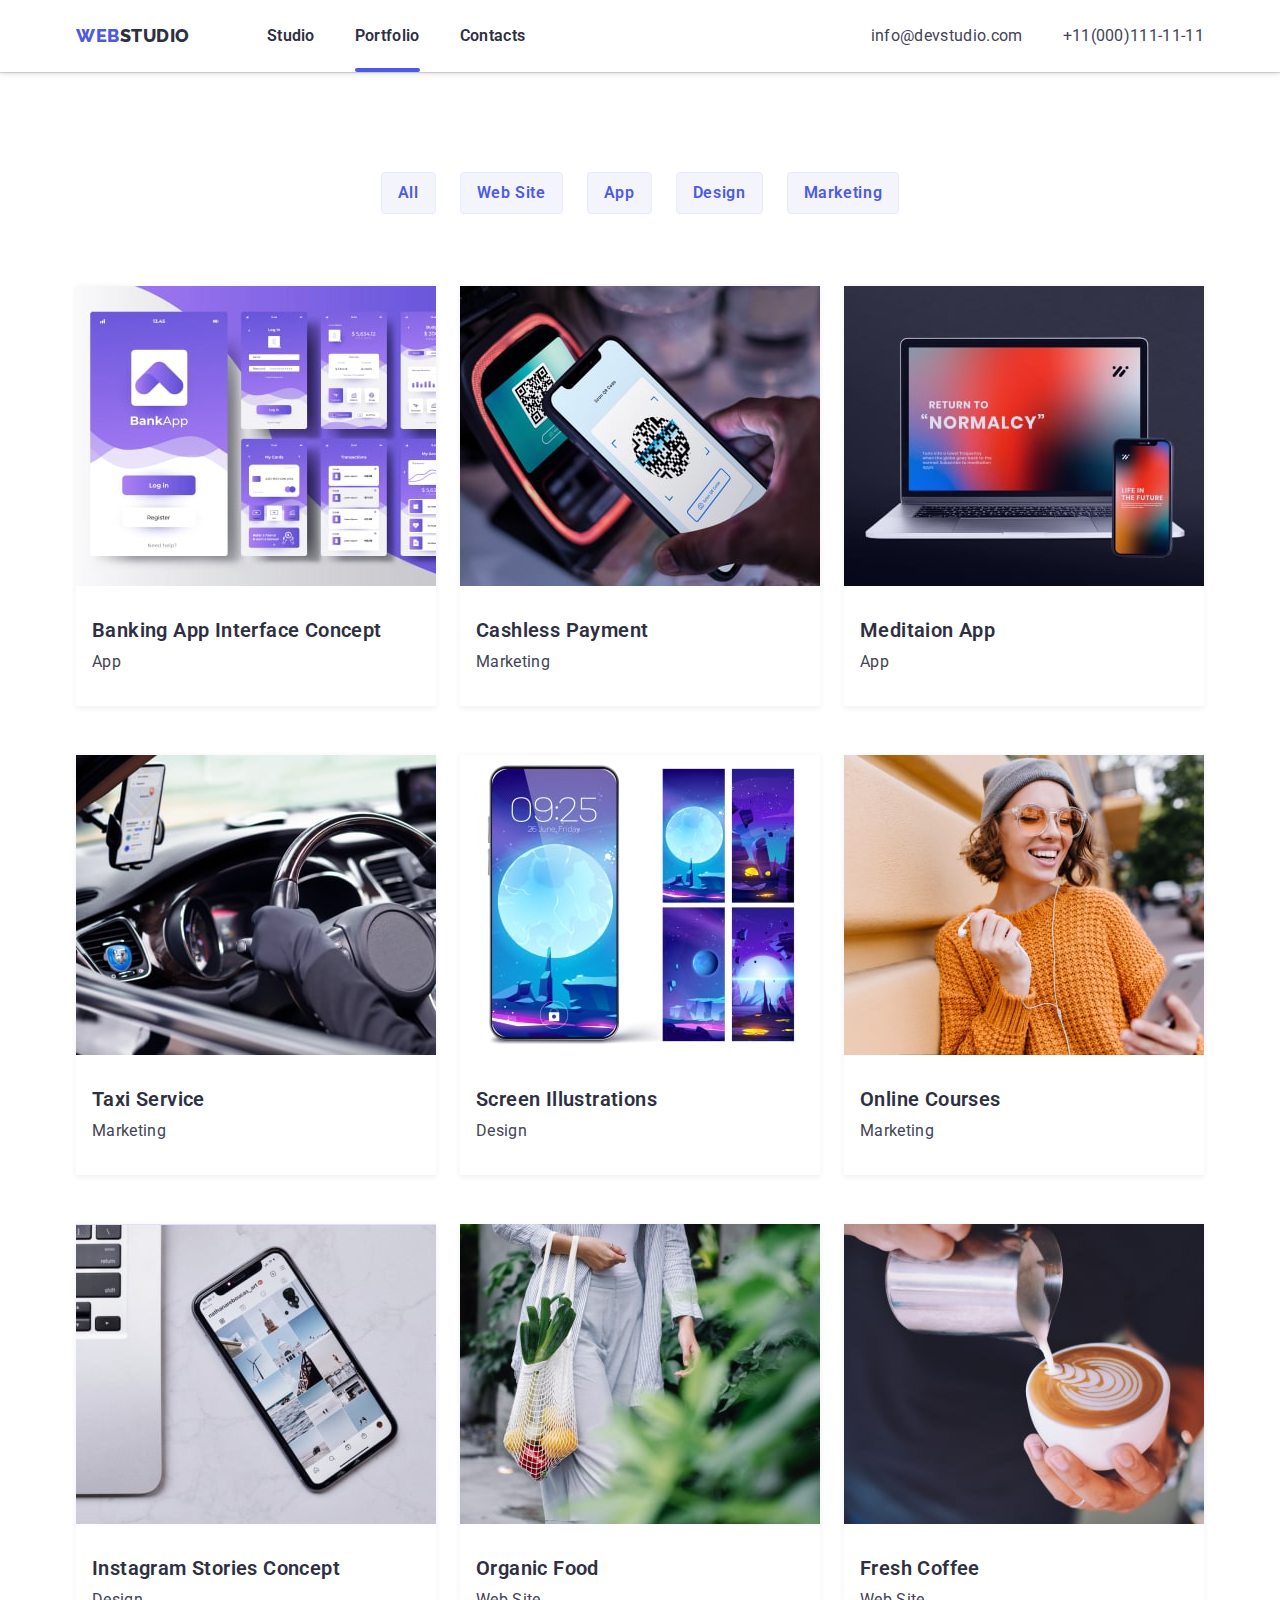
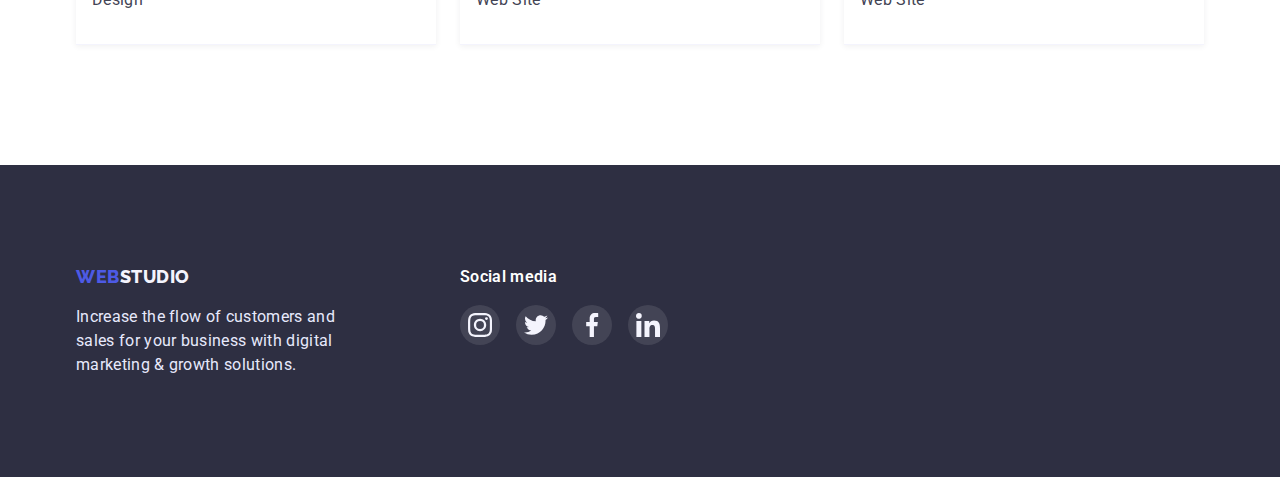
==== portfolio.html @ a02d3964 "HW6" ====
<!DOCTYPE html>
<html lang="en">
<head>
  <meta charset="UTF-8">
  <meta http-equiv="X-UA-Compatible" content="IE=edge">
  <meta name="viewport" content="width=device-width, initial-scale=1.0">
  <title>Portfolio</title>

  <link rel="stylesheet" href="https://cdnjs.cloudflare.com/ajax/libs/modern-normalize/1.1.0/modern-normalize.min.css">
  <link rel="stylesheet" href="./css/style.css">
  
  <link rel="preconnect" href="https://fonts.googleapis.com">
  <link rel="preconnect" href="https://fonts.gstatic.com" crossorigin>
  <link href="https://fonts.googleapis.com/css2?family=Raleway:wght@800&family=Roboto:wght@400;500,700,900&display=swap" rel="stylesheet">
</head>
<body>
 
  <header class="header">
    <div class="container main-nav">
      <nav class="logo_nav">
        <a class="logo-top logo" href="./index.html">
          <span class="logo-span">WEB</span>STUDIO
        </a>
        <ul class="header-list">
          <li><a class="header-link" href="./index.html">Studio</a></li>
          <li><a class="header-link active" href="./portfolio.html">Portfolio</a></li>
          <li><a class="header-link" href="">Contacts</a></li>
        </ul>
      </nav>
      <ul class="header-adress">
        <li><a class="header-adress-link text" href="mailto:info@devstudio.com">info@devstudio.com</a></li>
        <li><a class="header-adress-link text" href="tel:+11(000)111-11-11">+11(000)111-11-11</a></li>
      </ul>
    </div>
  </header>

  <main>
    <section class="portfolio">
      <div class="container">
        <h1 class="portfolio-title visually-hidden">Portfolio</h1>
        <ul class="filter-list">
          <li><button class="filter-btn btn" type="button">All</button></li>
          <li><button class="filter-btn btn" type="button">Web Site</button></li>
          <li><button class="filter-btn btn" type="button">App</button></li>
          <li><button class="filter-btn btn" type="button">Design</button></li>
          <li><button class="filter-btn btn" type="button">Marketing</button></li>
        </ul>

        <ul class="design-flex">
          <li class="design-card">
            <div class="design-card-over">
              <img class="design-card-image" src="./image/port-img-1.jpg" width="360" height="300" alt="Screenshots app">
              <div class="overlay">
                <p class="design-card-hover text">14 Stylish and User-Friendly App Design Concepts · Task Manager App · Calorie Tracker App · Exotic Fruit Ecommerce App · Cloud Storage App</p>
              </div>
            </div>
            <div class="design-card-cont">
              <h2 class="design-card-title title-min">Banking App Interface Concept</h2>
              <p class="design-card-text text">App</p>
            </div>
          </li>
          <li class="design-card">
            <div class="design-card-over">
              <img class="design-card-image" src="./image/port-img-2.jpg" width="360" height="300" alt="Phone payment">
              <div class="overlay">
                <p class="design-card-hover text">14 Stylish and User-Friendly App Design Concepts · Task Manager App · Calorie Tracker App · Exotic Fruit Ecommerce App · Cloud Storage App</p>
              </div>
            </div>
            <div class="design-card-cont">
              <h2 class="design-card-title title-min">Cashless Payment</h2>
              <p class="design-card-text text">Marketing</p>
            </div>
          </li>
          <li class="design-card">
            <div class="design-card-over">
              <img class="design-card-image" src="./image/port-img-3.jpg" width="360" height="300" alt="Notebook and phone">
              <div class="overlay">
                <p class="design-card-hover text">14 Stylish and User-Friendly App Design Concepts · Task Manager App · Calorie Tracker App · Exotic Fruit Ecommerce App · Cloud Storage App</p>
              </div>
            </div>
            <div class="design-card-cont">
              <h2 class="design-card-title title-min">Meditaion App</h2>
              <p class="design-card-text text">App</p>
            </div>
          </li>
          <li class="design-card">
            <div class="design-card-over">
              <img class="design-card-image" src="./image/port-img-4.jpg" width="360" height="300" alt="Car interior">
              <div class="overlay">
                <p class="design-card-hover text">14 Stylish and User-Friendly App Design Concepts · Task Manager App · Calorie Tracker App · Exotic Fruit Ecommerce App · Cloud Storage App</p>
              </div>
            </div>
            <div class="design-card-cont">
              <h2 class="design-card-title title-min">Taxi Service</h2>
              <p class="design-card-text text">Marketing</p>
            </div>
          </li>
          <li class="design-card">
            <div class="design-card-over">
              <img class="design-card-image" src="./image/port-img-5.jpg" width="360" height="300" alt="Screen image">
              <div class="overlay">
                <p class="design-card-hover text">14 Stylish and User-Friendly App Design Concepts · Task Manager App · Calorie Tracker App · Exotic Fruit Ecommerce App · Cloud Storage App</p>
              </div>
            </div>
            <div class="design-card-cont">
              <h2 class="design-card-title title-min">Screen Illustrations</h2>
              <p class="design-card-text text">Design</p>
            </div>
          </li>
          <li class="design-card">
            <div class="design-card-over">
              <img class="design-card-image" src="./image/port-img-6.jpg" width="360" height="300" alt="Girl">
              <div class="overlay">
                <p class="design-card-hover text">14 Stylish and User-Friendly App Design Concepts · Task Manager App · Calorie Tracker App · Exotic Fruit Ecommerce App · Cloud Storage App</p>
              </div>
            </div>
            <div class="design-card-cont">
              <h2 class="design-card-title title-min">Online Courses</h2>
              <p class="design-card-text text">Marketing</p>
            </div>
          </li>
          <li class="design-card">
            <div class="design-card-over">
              <img class="design-card-image" src="./image/port-img-7.jpg" width="360" height="300" alt="Smartphone">
              <div class="overlay">
                <p class="design-card-hover text">14 Stylish and User-Friendly App Design Concepts · Task Manager App · Calorie Tracker App · Exotic Fruit Ecommerce App · Cloud Storage App</p>
              </div>
            </div>
            <div class="design-card-cont">
              <h2 class="design-card-title title-min">Instagram Stories Concept</h2>
              <p class="design-card-text text">Design</p>
            </div>
          </li>
          <li class="design-card">
            <div class="design-card-over">
              <img class="design-card-image" src="./image/port-img-8.jpg" width="360" height="300" alt="Food">
              <div class="overlay">
                <p class="design-card-hover text">14 Stylish and User-Friendly App Design Concepts · Task Manager App · Calorie Tracker App · Exotic Fruit Ecommerce App · Cloud Storage App</p>
              </div>
            </div>
            <div class="design-card-cont">
              <h2 class="design-card-title title-min">Organic Food</h2>
              <p class="design-card-text text">Web Site</p>
            </div>
          </li>
          <li class="design-card">
            <div class="design-card-over">
            <img class="design-card-image" src="./image/port-img-9.jpg" width="360" height="300" alt="Coffee">
              <div class="overlay">
                <p class="design-card-hover text">14 Stylish and User-Friendly App Design Concepts · Task Manager App · Calorie Tracker App · Exotic Fruit Ecommerce App · Cloud Storage App</p>
              </div>
            </div>
            <div class="design-card-cont">
              <h2 class="design-card-title title-min">Fresh Coffee</h2>
              <p class="design-card-text text">Web Site</p>
            </div>
          </li>
        </ul>
      </div>
    </section>
  </main>

  <footer class="footer">
    <div class="container">
      <div class="logo-bottom-cont">
        <a class="logo-bottom logo" href="./index.html">
          <span class="logo-span">WEB</span>STUDIO
        </a>
        <p class="footer-text text">
          Increase the flow of customers and sales for your business with digital marketing
          & growth solutions.
        </p>
      </div>
      <div class="social">
        <h2 class="social-title title-min">Social media</h2>
        <ul class="social-card-soc card-soc">
          <li class="social-card-soc-item soc-item">
            <a class="social-card-soc-link soc-link" href="https://www.instagram.com/" target="_blank"
              rel="noreferrer noopener">
              <svg class="social-card-soc-svg">
                <use href="./image/icon.svg#icon-instagram"></use>
              </svg>
            </a>
          </li>
          <li class="social-card-soc-item soc-item">
            <a class="social-card-soc-link soc-link" href="https://twitter.com/" target="_blank"
              rel="noreferrer noopener">
              <svg class="social-card-soc-svg">
                <use href="./image/icon.svg#icon-twitter"></use>
              </svg>
            </a>
          </li>
          <li class="social-card-soc-item soc-item">
            <a class="social-card-soc-link soc-link" href="https://www.facebook.com/" target="_blank"
              rel="noreferrer noopener">
              <svg class="social-card-soc-svg">
                <use href="./image/icon.svg#icon-facebook"></use>
              </svg>
            </a>
          </li>
          <li class="social-card-soc-item soc-item">
            <a class="social-card-soc-link soc-link" href="https://linkedin.com/" target="_blank"
              rel="noreferrer noopener">
              <svg class="social-card-soc-svg">
                <use href="./image/icon.svg#icon-linkedin"></use>
              </svg>
            </a>
          </li>
        </ul>
      </div>
    </div>
  </footer>




  
</body>
</html>
---- css/style.css ----
/* __________  GENERAL _________ */
:root {
  --color-primary-brand: #4D5AE5;
  --color-dark: #2E2F42;
  --color-succes: #31D0AA;
  --color-text: #434455;
  --color-subtle-text: #8E8F99;
  --color-accent: #E7E9FC;
  --color-light: #F4F4FD;

  --font-main: "Roboto", sans-serif;
  --font-secondary: "Raleway", sans-serif;

  --anim-card: 500ms ease;
  --anim-modal: 300ms cubic-bezier(.47, .25, .79, .43);
}

body {
  font-family: var(--font-main);
  color: var(--color-text);
  margin: auto
}

section {
  padding-top: 120px;
  padding-bottom: 120px;
}


.visually-hidden {
  position: absolute;
  width: 1px;
  height: 1px;
  margin: -1px;
  border: 0;
  padding: 0;
  white-space: nowrap;
  clip-path: inset(100%);
  clip: rect(0 0 0 0);
  overflow: hidden;
}

ul {
  list-style: none;
  padding: 0;
  margin: 0;
}

a, button {
  text-decoration: none;
  cursor: pointer;
}


.logo {
  font-family: var(--font-secondary);
  font-weight: 800;
  font-size: 18px;
  line-height: 1.33;
  letter-spacing: 0.03em;
  text-transform: uppercase;
  color: var(--color-dark);
}

.title {
  font-weight: 600;
  font-size: 36px;
  line-height: calc(40 / 36);
  letter-spacing: 0.02em;
  text-align: center;
  text-transform: capitalize;
}

.title-min {
  font-weight: 600;
  font-size: 20px;
  line-height: 1.2;
  letter-spacing: 0.02em;
  margin-top: 0;
  margin-bottom: 8px;
}

.text {
  font-weight: 400;
  font-size: 16px;
  line-height: 1.5;
  letter-spacing: 0.02em;
  margin-top: 0;
  margin-bottom: 0;
}

.btn {
  font-weight: 600;
  font-size: 16px;
  line-height: 1.5;
  letter-spacing: 0.04em;
  border-radius: 4px;
}

.container {
  margin-left: auto;
  margin-right: auto;
  width: 1152px;
  padding-left: 12px;
  padding-right: 12px;
  /* outline: 2px solid black; */              /* для контролю за контейнером */
}

.card-soc {
  display: flex;
  align-items: center;
  justify-content: space-between;
}

.soc-item {
  width: 40px;
  height: 40px;
  border-radius: 50%;
}

.soc-link {
  width: 100%;
  height: 100%;
  display: flex;
  align-items: center;
  justify-content: center;
  border-radius: 50%;
  color: var(--color-light);
}



/* _____________ HEADER ____________ */

header {
  box-shadow: 0px 2px 5px rgba(46, 47, 66, 0.08), 0px 1px 1px rgba(46, 47, 66, 0.16), 0px 1px 6px rgba(46, 47, 66, 0.08);
  position: relative
}

.main-nav {
  display: flex;
  align-items: center;
  }

.logo_nav {
  display: flex;
  align-items: center;
}

.logo-top {
color: var(--color-dark);
margin-right: 77px;
}

.logo-span {
  color: var(--color-primary-brand);
}

.header-list {
  display: flex;
}

/* відстань для навігації (по лекції Репети) */

.header-list li:not(:last-child) {
  margin-right: 40px;
}


.header-link {
  font-weight: 600;
  font-size: 16px;
  line-height: calc(24 / 16);
  letter-spacing: 0.02em;
  color: var(--color-dark);
  display: block;
  padding: 24px 0; /* падінг для ефекту ховера покругу (по лекції Владислава Бондара) */

  transition-property: color;
  transition-duration: 250ms;
  transition-timing-function: cubic-bezier(0.4, 0, 0.2, 1);
}

.header-link:hover, 
.header-link:focus {
  color: var(--color-text);
}
.header-link:active {
  color: var(--color-primary-brand);
}

.header-link.active {
  position: relative;
}

.header-link.active::after {
  content: "";
  display: block;
  width: 100%;
  height: 4px;
  background-color: var(--color-primary-brand);
  border-radius: 2px;

  position: absolute;
  bottom: 0;
 /*  opacity: 0 */
}

/* .header-link.active:active::after {
  opacity: 1;
} */

.header-adress {
  display: flex;
  margin-left: auto;
}

.header-adress-link {
  color: var(--color-text);

  transition-property: color;
  transition-duration: 250ms;
  transition-timing-function: cubic-bezier(0.4, 0, 0.2, 1);
}
.header-adress li:not(:first-child) {
  margin-left: 40px;
}

.header-adress-link:hover, 
.header-adress-link:focus {
  color: var(--color-primary-brand);
}


/* ________ SECTION HERO ___________ */
.hero {
  background-image: linear-gradient(rgba(46, 47, 66, 0.7), rgba(46, 47, 66, 0.7)), url("../image/hero-bg.jpg");
  background-position: center;
  background-size: 1440px;
  background-repeat: no-repeat;
  
  text-align: center;
  padding-top: 190px;
  padding-bottom: 190px;
}

.hero-main {
  margin: 0 auto;
  font-weight: 600;
  font-size: 56px;
  line-height: 1.07;
  letter-spacing: 0.02em;
  color: #FFFFFF;
  margin-bottom: 48px;
}

.hero-btn {
  min-width: 170px;
  padding: 16px 32px;
  line-height: calc(19 / 16);
  color: #FFFFFF;
  background-color: var(--color-primary-brand);
  box-shadow: 0px 4px 4px rgba(0, 0, 0, 0.15);

  transition-property: box-shadow;
  transition-duration: 250ms;
  transition-timing-function: cubic-bezier(0.4, 0, 0.2, 1);
}

.hero-btn:hover, 
.hero-btn:focus {
  box-shadow: 0px 1px 6px rgba(46, 47, 66, 0.08), 0px 1px 1px rgba(46, 47, 66, 0.16), 0px 2px 1px rgba(46, 47, 66, 0.08);
}

.hero-btn:active {
  background-color: #404BBF;
  box-shadow: 0px 4px 4px rgba(0, 0, 0, 0.15);
}


/* __________ SECTION ADVANTAGE ___________ */

.advantage {
}

.advantage-title {
}

.advantage-list {
  display: flex;
}

.advantage-link {
  width: 264px;
  margin-right: 24px;
}

.advantage-link:last-child {
  margin-right: 0px;
}

.advantage-link-img {
  width: 264px;
  height: 112px;
  margin-bottom: 8px;
  background: #F4F4FD;
  border-radius: 4px;
  display: flex;
  align-items: center;
  justify-content: center;
}

.advantage-svg {
  width: 64px;
  height: 64px;
}

.advantage-link-title {
  color: var(--color-dark);
}

.advantage-link-text {
}


/* _________ SECTION CREATE _________ */

.create {
  padding-top: 0;
}

.create-title {
  color: var(--color-dark);
  margin-top: 0;
  margin-bottom: 72px;
}

.create-list {
  display: flex;
}

.create-list li {
  margin-right: 24px;
}

.create-list li:last-child {
  margin-right: 0;
}

.create-img {
  display: block;
}


/* ___________ SECTION PERSONAL ________ */

.personal {
  background-color: var(--color-light);
}

.personal-title {
  color: var(--color-dark);
  margin-bottom: 72px;
}

.personal-list {
  display: flex;
}

.personal-card {
  width: 264px;
  margin-right: 24px;

  background: #FFFFFF;
  box-shadow: 0px 1px 6px rgba(46, 47, 66, 0.08), 0px 1px 1px rgba(46, 47, 66, 0.16), 0px 2px 1px rgba(46, 47, 66, 0.08);
  border-radius: 0px 0px 4px 4px;
}

.personal-card:last-child {
  margin-right: 0;
}

.personal-cont {
  padding-top: 32px;
  padding-bottom: 32px;
}

.personal-card-image {}

.personal-card-title {
  text-align: center;
  color: var(--color-dark);
}

.personal-card-text {
  text-align: center;
}


.personal-card-soc {
  margin: 8px 18px 0;
}

.personal-card-soc-item {
}


.personal-card-soc-link {
  background-color: var(--color-primary-brand);

  transition-property: background-color;
  transition-duration: 250ms;
  transition-timing-function: cubic-bezier(0.4, 0, 0.2, 1);
}

.personal-card-soc-link:hover {
  background-color: #404BBF
}

.personal-card-soc-svg{
  width: 16px;
  height: 16px;
  fill: currentColor;
}







/* ____________________ Section Customers ________________ */

.customers {}

.customers-title {
  color: var(--color-dark);
  margin-bottom: 72px;
}

.customers-list {
  display: flex;
  align-items: center;
  justify-content: space-between;
}

.customers-item {
  width: 168px;
  height: 88px;
}

.customers-link {
  display: flex;
  align-items: center;
  justify-content: center;
  width: 100%;
  height: 100%;
  border: 1px solid var(--color-subtle-text);
  border-radius: 4px;
  color: var(--color-subtle-text);

  transition-property: border-color;
  transition-duration: 250ms;
  transition-timing-function: cubic-bezier(0.4, 0, 0.2, 1);
}

.customers-link:hover,
.customers-link:focus,
.customers-link:hover .customers-link-svg,
.customers-link:focus .customers-link-svg{
  border-color: var(--color-primary-brand);
  fill: var(--color-primary-brand);
}



.customers-link-svg {
  width: 104px;
  height: 56px;

  fill: currentColor;

  transition-property: fill;
  transition-duration: 250ms;
  transition-timing-function: cubic-bezier(0.4, 0, 0.2, 1);
}






/* _________ FOOTER ________ */

.footer .container {
  display: flex;
}

.footer {
  background-color: var(--color-dark);
  padding-top: 100px;
  padding-bottom: 100px;
}

.logo-bottom {
  color: var(--color-light);
}

.footer-text {
  width: 264px;
  margin-top: 16px;
  color: var(--color-accent);
}


.social {
  width: 208px;
  height: 80px;
  margin-left: 120px;
}

.social-title {
  font-size: 16px;
  color: #FFFFFF;
  line-height: 1.5;
  margin-bottom: 16px;
}

.social-card-soc {
}



.social-card-soc-link {
  background-color: rgba(255, 255, 255, 0.1);

  transition-property: background-color;
  transition-duration: 250ms;
  transition-timing-function: cubic-bezier(0.4, 0, 0.2, 1);
}

.social-card-soc-link:hover,
.social-card-soc-link:focus {
  background-color: #31D0AA;
}

.social-card-soc-svg {
  width: 24px;
  height: 24px;
  fill: currentColor;

}





/* ___________ HTML PORTFOLIO _________ */

.portfolio {
  padding-top: 100px;
  
}

.portfolio-title {}

.filter-list {
 display: flex;
 justify-content: center;
 margin-bottom: 72px;
}

.filter-list li {
  margin-right: 24px;
}

.filter-list li:last-child {
  margin-right: 0;
}

.filter-btn {
  padding: 8px 16px;
  color: var(--color-primary-brand);
  background-color: var(--color-light);
  border: 1px solid var(--color-accent);

  transition-property: color, background-color, box-shadow;
  transition-duration: 250ms;
  transition-timing-function: cubic-bezier(0.4, 0, 0.2, 1);
}

.filter-btn:hover, 
.filter-btn:focus {
  color: #FFFFFF;
  background-color: var(--color-primary-brand);
  box-shadow: 0px 3px 1px rgba(0, 0, 0, 0.1), 0px 2px 1px rgba(0, 0, 0, 0.08), 0px 2px 2px rgba(0, 0, 0, 0.12);
}

.design-flex {
  display: flex;
  flex-wrap: wrap;
  margin: -24px -12px;
}

.design-card {
  width: 360px;

  margin: 24px 12px;

  background: #FFFFFF;
  border-bottom: 0.5px solid #F4F4FD;
  box-shadow: 0px 1px 6px rgba(46, 47, 66, 0.08);

  position: relative;

  transition-property: box-shadow;
  transition-duration: 250ms;
  transition-timing-function: cubic-bezier(0.4, 0, 0.2, 1);
}

.design-card:hover {
  box-shadow: 0px 1px 6px rgba(46, 47, 66, 0.08), 0px 1px 1px rgba(46, 47, 66, 0.16), 0px 2px 1px rgba(46, 47, 66, 0.08);
}

.design-card-image {
  display: block;
}

.design-card-cont {
  padding: 32px 16px;
}

.design-card-title {
  color: var(--color-dark);
}

.design-card-text {}

.design-card-over {
  position: relative;
  overflow: hidden;
}


.overlay {
  position: absolute;
  top: 0;
  left: 0;

  transform: translateY(100%);
  transition: transform var(--anim-card);

  padding: 40px 32px;

  width: 360px;
  height: 300px;
  
  background-color: var(--color-primary-brand);
  background-blend-mode: soft-light;
  mix-blend-mode: normal;

}

.design-card-hover {
  color: #FFFFFF;
}

.design-card:hover .overlay {
  transform: translateY(0);
}


/* ________ MODAL ___________ */

.backdrop {
  position: fixed;
  top: 0;
  left: 0;
  z-index: 100;
  width: 100%;
  height: 100%;

  background-color: rgba(46, 47, 66, 0.4);
  backdrop-filter: blur(1px);

  transition: visibility var(--anim-modal), opacity var(--anim-modal);
}

.backdrop.is-hidden {
  visibility: hidden;
  opacity: 0;
  pointer-events: none;
}

.modal {
  position: absolute;
  top: 50%;
  left: 50%;
  transform: translate(-50%, -50%);

  width: 400px;
  min-height: 570px;    

  background-color: var(--color-light);
  box-shadow: 0px 1px 1px rgba(0, 0, 0, 0.14), 0px 1px 3px rgba(0, 0, 0, 0.12), 0px 2px 1px rgba(0, 0, 0, 0.2);
  border-radius: 4px;

}

.modal-btn {
  width: 24px;
  height: 24px;

  display: flex;
  justify-content: center;
  align-items: center;

  background: #E7E9FC;
  border: 1px solid rgba(0, 0, 0, 0.1);
  border-radius: 50%;

  cursor: pointer;

  position: absolute;
  top: 24px;
  right: 24px;
}

.modal-icon {}
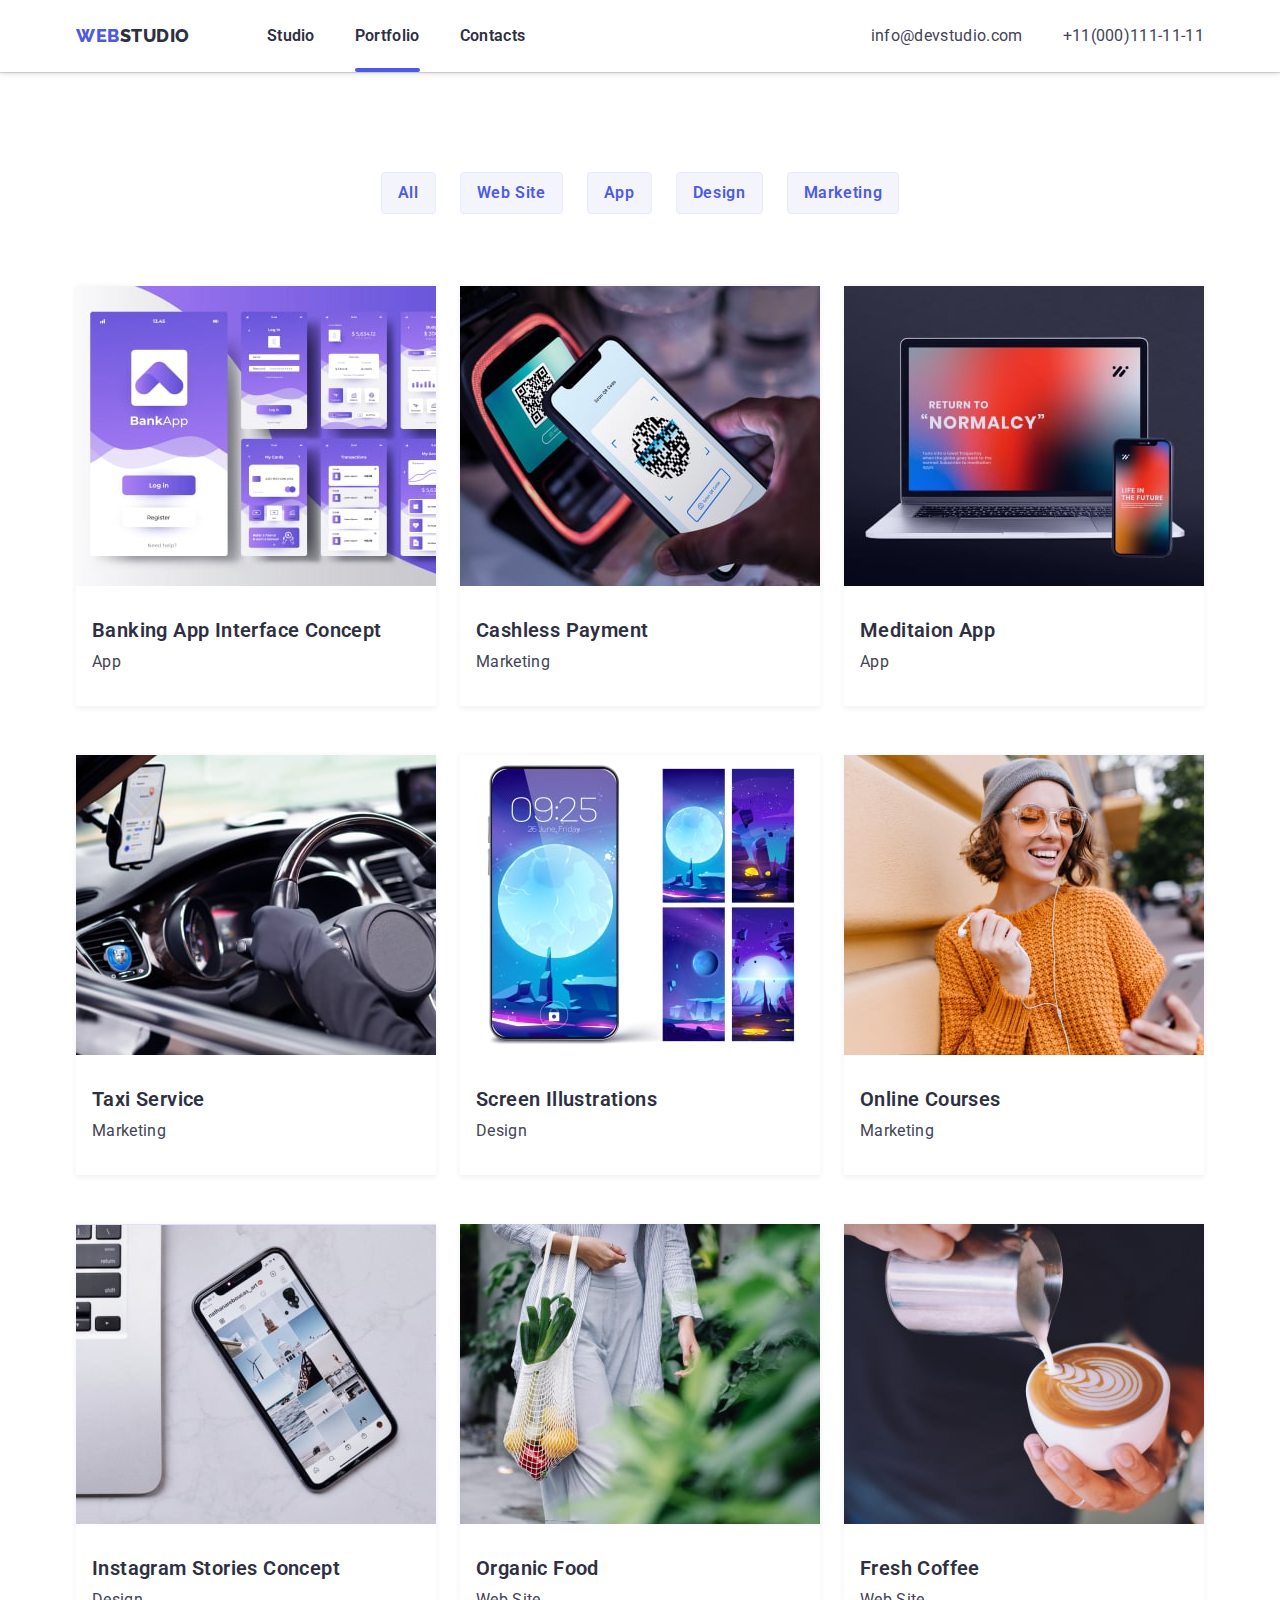
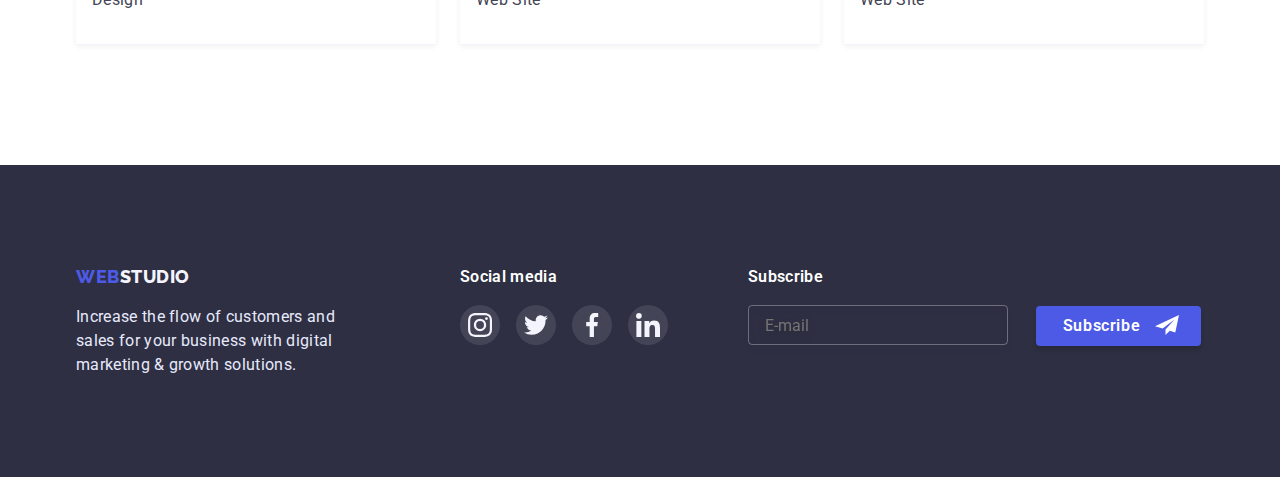
==== commit 7188bb73: "HW6 v1" ====
--- a/portfolio.html
+++ b/portfolio.html
@@ -208,6 +208,14 @@
           </li>
         </ul>
       </div>
+      <div class="subscribe">
+        <h2 class="subscribe-title title-min">Subscribe</h2>
+        <input class="subscribe-input" type="email" name="user_email" placeholder="E-mail" />
+        <button class="subscribe-btn btn" type="submit">Subscribe</button>
+        <svg class="subscribe-icon" width="24" height="24">
+          <use href="./image/icon.svg#icon-subscribe"></use>
+        </svg>
+      </div>
     </div>
   </footer>
 
--- a/css/style.css
+++ b/css/style.css
@@ -13,6 +13,7 @@
 
   --anim-card: 500ms ease;
   --anim-modal: 300ms cubic-bezier(.47, .25, .79, .43);
+  --anim-form: 250ms cubic-bezier(0.4, 0, 0.2, 1);
 }
 
 body {
@@ -261,8 +262,9 @@
   color: #FFFFFF;
   background-color: var(--color-primary-brand);
   box-shadow: 0px 4px 4px rgba(0, 0, 0, 0.15);
-
-  transition-property: box-shadow;
+  border: transparent;
+
+  transition-property: box-shadow, background-color;
   transition-duration: 250ms;
   transition-timing-function: cubic-bezier(0.4, 0, 0.2, 1);
 }
@@ -551,7 +553,66 @@
 
 }
 
-
+.subscribe {
+  position: relative;
+  width: 455px;
+  height: 80px;
+  margin-left: 80px;
+}
+
+.subscribe-title {
+  font-size: 16px;
+  color: #FFFFFF;
+  line-height: 1.5;
+  margin-bottom: 16px;
+
+}
+
+.subscribe-input {
+  width: 260px;
+  height: 40px;
+  padding: 8px 16px;
+
+  border: 1px solid rgba(255, 255, 255, 0.3);
+  filter: drop-shadow(0px 4px 4px rgba(0, 0, 0, 0.15));
+  border-radius: 4px;
+
+  color: #FFFFFF;
+
+  background-color: inherit;
+}
+
+.subscribe-btn {
+  width: 165px;
+  height: 40px;
+  margin-left: 24px;
+
+  padding-right: 40px;
+
+  color: #FFFFFF;
+  background-color: var(--color-primary-brand);
+  box-shadow: 0px 4px 4px rgba(0, 0, 0, 0.15);
+  border: transparent;
+
+  transition: box-shadow, background-color var(--anim-form);
+
+}
+
+.subscribe-btn:hover,
+.subscribe-btn:focus {
+  box-shadow: 0px 1px 6px rgba(46, 47, 66, 0.08), 0px 1px 1px rgba(46, 47, 66, 0.16), 0px 2px 1px rgba(46, 47, 66, 0.08);
+}
+
+.subscribe-btn:active {
+  background-color: #404BBF;
+  box-shadow: 0px 4px 4px rgba(0, 0, 0, 0.15);
+}
+.subscribe-icon {
+  position: absolute;
+  bottom: 8px;
+  right: 24px;
+
+}
 
 
 
@@ -668,6 +729,10 @@
 .design-card:hover .overlay {
   transform: translateY(0);
 }
+
+
+
+
 
 
 /* ________ MODAL ___________ */
@@ -701,10 +766,11 @@
   width: 400px;
   min-height: 570px;    
 
-  background-color: var(--color-light);
+  background-color: #FCFCFC;
   box-shadow: 0px 1px 1px rgba(0, 0, 0, 0.14), 0px 1px 3px rgba(0, 0, 0, 0.12), 0px 2px 1px rgba(0, 0, 0, 0.2);
   border-radius: 4px;
 
+  padding: 24px;
 }
 
 .modal-btn {
@@ -724,6 +790,157 @@
   position: absolute;
   top: 24px;
   right: 24px;
-}
+
+  transition: var(--anim-form);
+}
+
+.modal-btn:active {
+  background-color: #404BBF;
+  fill: #FFFFFF;
+}
+
 
 .modal-icon {}
+
+.registration-form-main {
+  display: block;
+  margin-top: 48px;
+  text-align: center;
+  margin-bottom: 14px;
+  font-weight: 600;
+  font-size: 14px;
+  color: var(--color-dark);
+}
+
+.registration-form-field {
+  position: relative;
+  display: block;
+  margin-bottom: 14px;
+}
+
+.registration-form-label {
+  display: block;
+  margin-bottom: 4px;
+
+  line-height: 1.33;
+  letter-spacing: 0.04em;
+  color: var(--color-subtle-text);
+}
+
+.registration-form-input {
+  width: 100%;
+  height: 40px;
+  padding-left: 38px;
+
+  background-color: transparent;
+  border-radius: 4px;
+  outline: 1px solid transparent;
+  outline-offset: -1px;
+  border: 1px solid rgba(33, 33, 33, 0.2);
+  transition: outline-color var(--anim-form);
+}
+
+.registration-form-input:focus {
+  outline-color: var(--color-primary-brand);
+}
+
+
+.registration-form-icon {
+  position: absolute;
+  bottom: 10px;
+  left: 16px;
+  fill: #2E2F42;
+  transition: fill var(--anim-form);
+}
+
+.registration-form-input:focus+.registration-form-icon {
+  fill: var(--color-primary-brand);
+}
+
+
+.registration-form-message {
+  width: 100%;
+  height: 120px;
+  padding: 8px 16px;
+  margin-bottom: 16px;
+
+  resize: none;
+
+  background-color: transparent;
+  border-radius: 4px;
+  outline: 1px solid transparent;
+  outline-offset: -1px;
+  border: 1px solid rgba(33, 33, 33, 0.2);
+  transition: outline-color var(--anim-form);
+}
+
+.registration-form-message:focus {
+  outline-color: var(--color-primary-brand);
+}
+
+.registration-form-message::placeholder {
+  color: var(--color-subtle-text);
+}
+
+.registration-form-agreement {
+  display: flex;
+  align-items: center;
+  justify-content: center;
+  gap: 8px;
+
+  margin-bottom: 24px;
+}
+
+.registration-form-checkbox {
+  -webkit-appearance: none;
+  appearance: none;
+}
+
+.registration-form-checkbox:checked {
+}
+.check {
+  opacity: 0;
+  transition: 300ms;
+}
+
+.uncheck {
+  opacity: 1;
+  transition: 300ms;
+}
+
+.registration-form-checkbox:checked~.registration-form-check>.check {
+  opacity: 1;
+}
+
+.registration-form-checkbox:checked~.registration-form-check>.uncheck {
+  opacity: 0;
+}
+
+.registration-form-check {
+}
+
+
+.registration-form-text {
+  user-select: none;
+  font-size: 12px;
+  line-height: 1.33;
+}
+
+.registration-form-text a {
+  text-decoration: underline;
+}
+
+.registration-form-link {
+  color: var(--color-primary-brand);
+}
+
+.registration-form-btn {
+  display: block;
+  margin-left: auto;
+  margin-right: auto;
+
+  width: 169px;
+  height: 56px;
+
+  transition: var(--anim-form);
+}
